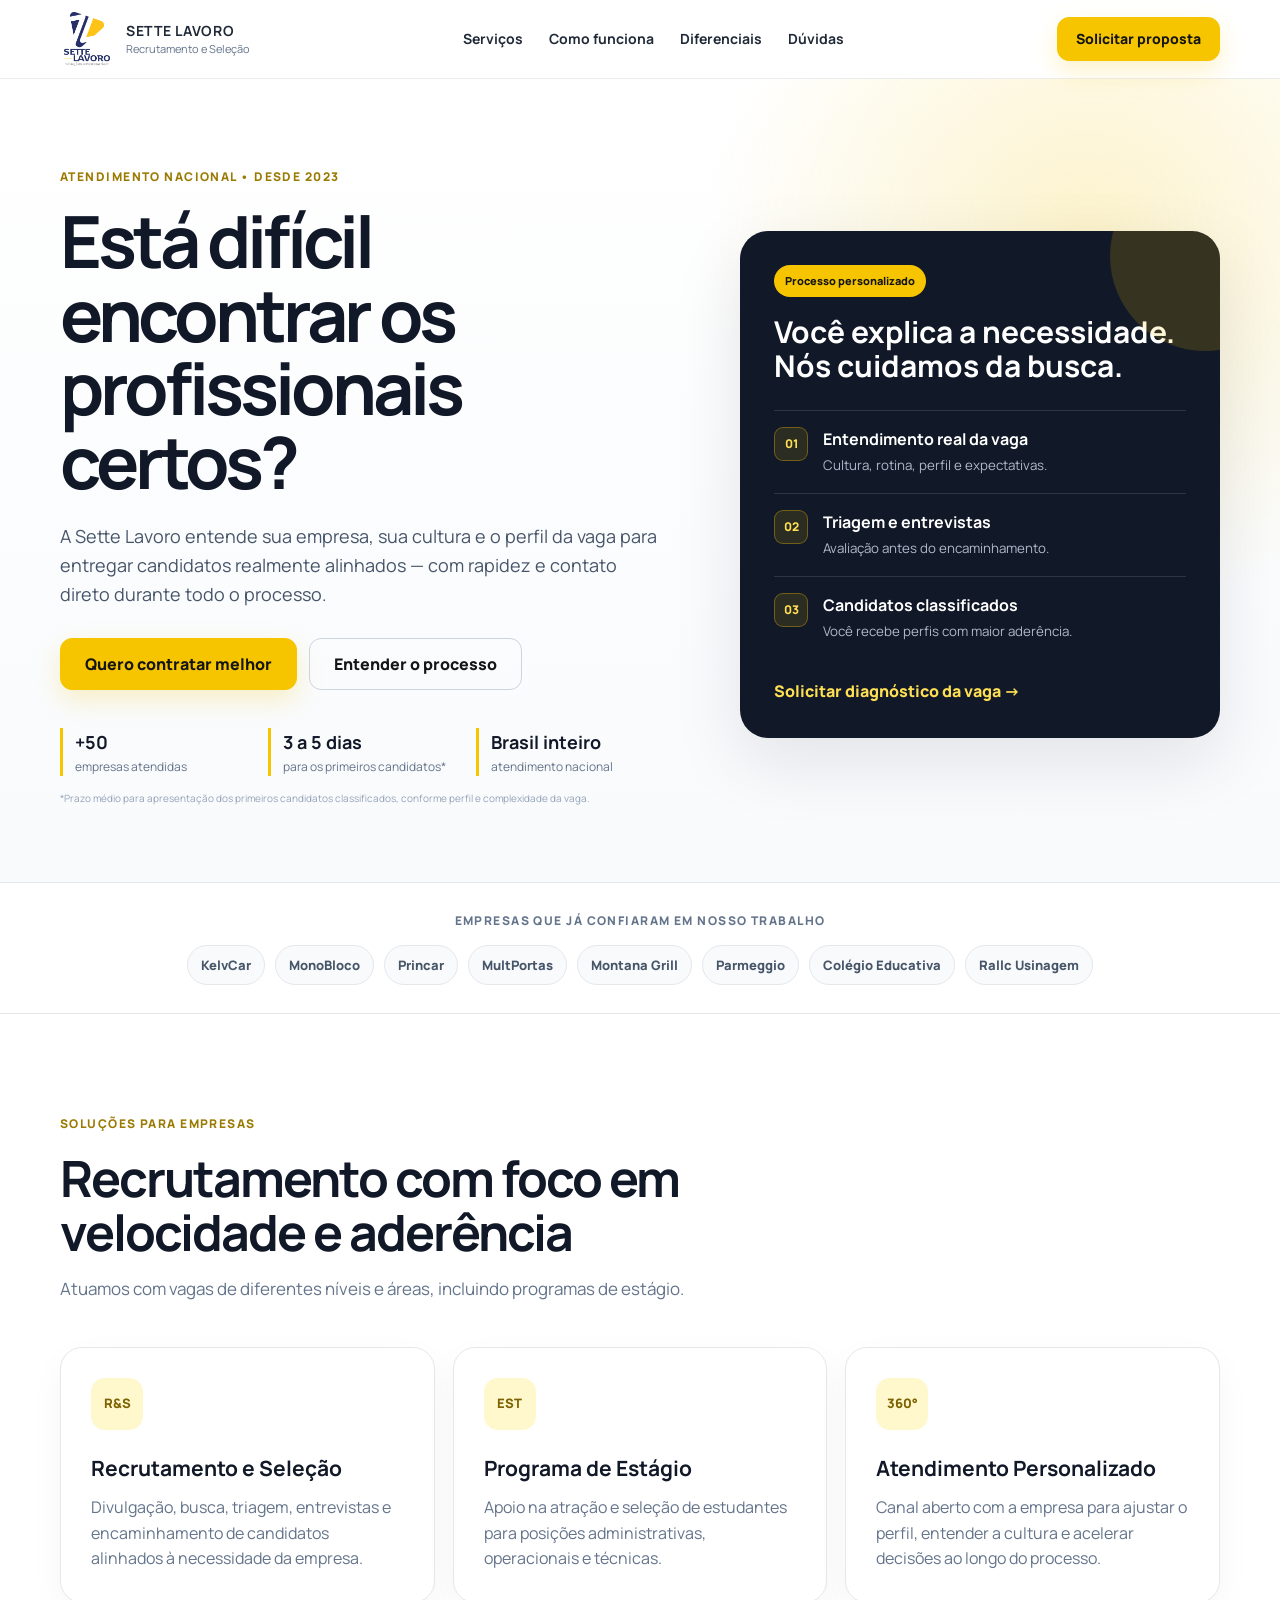
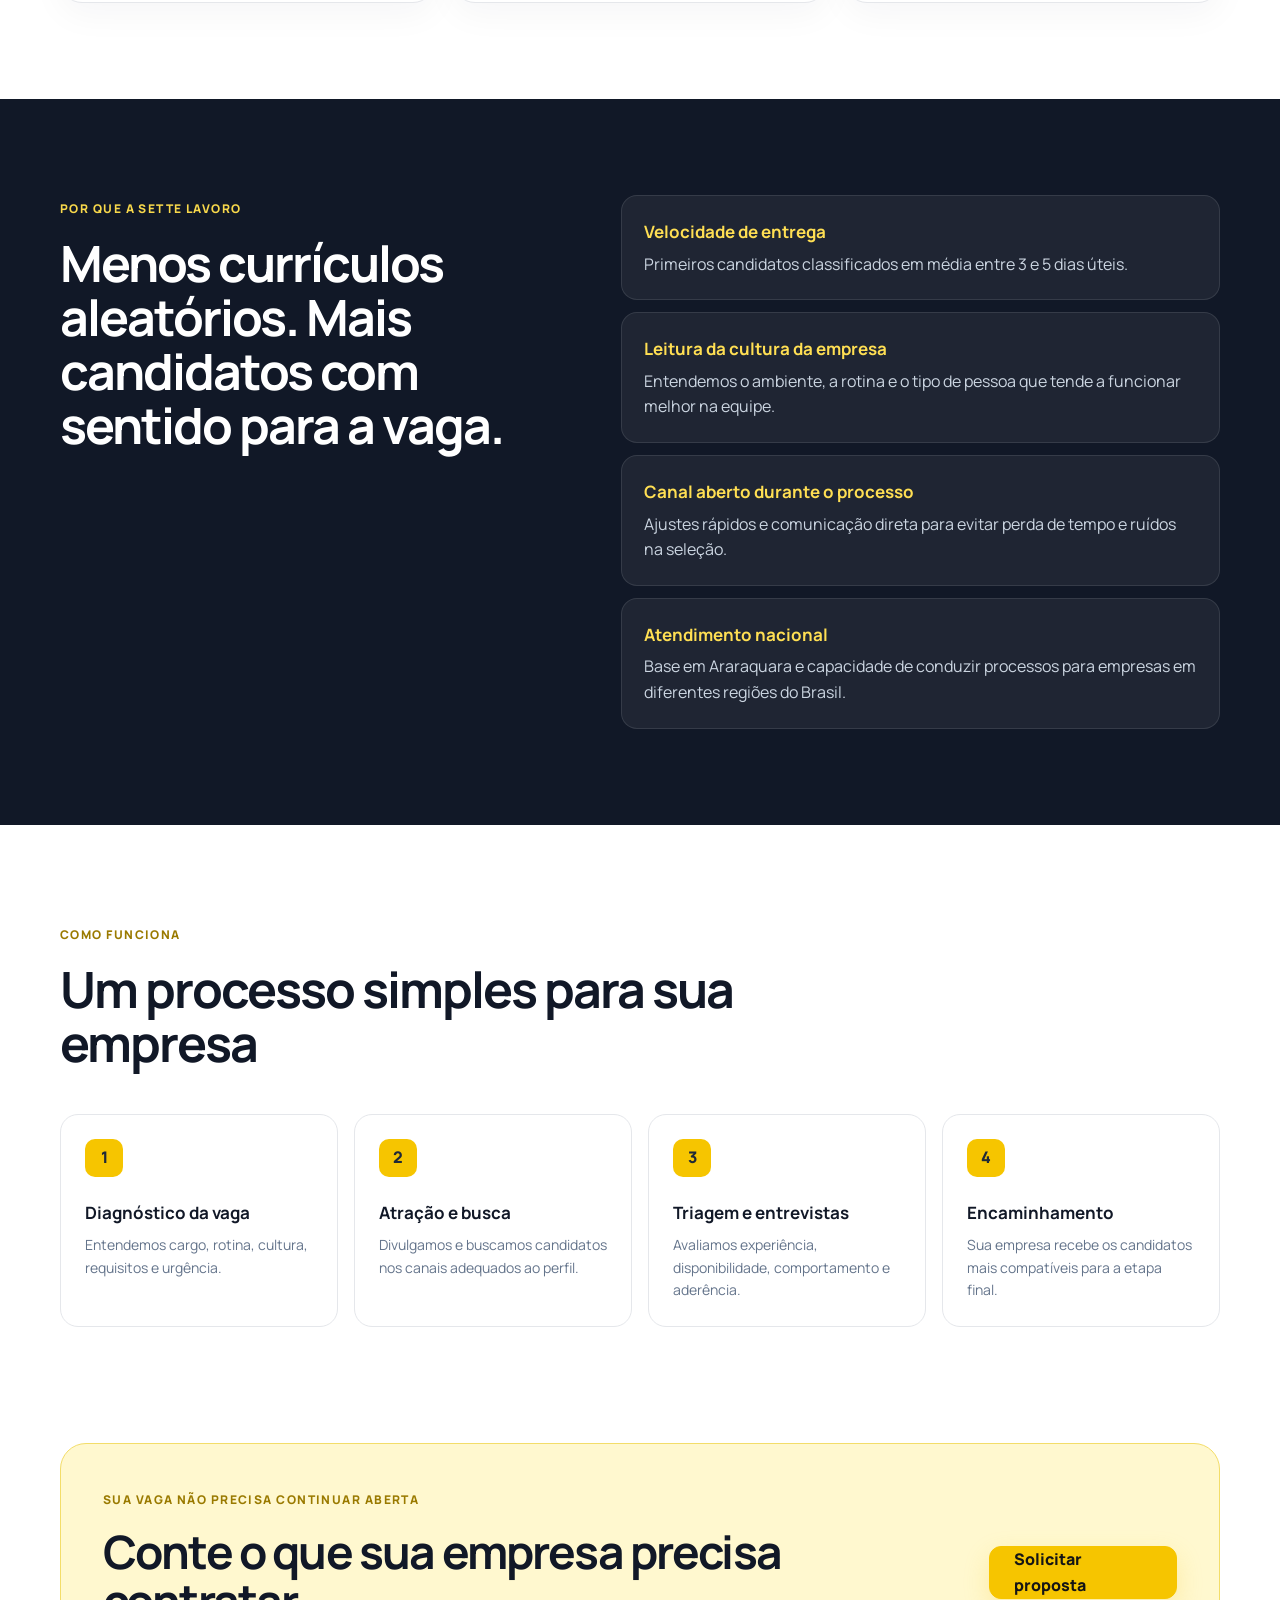
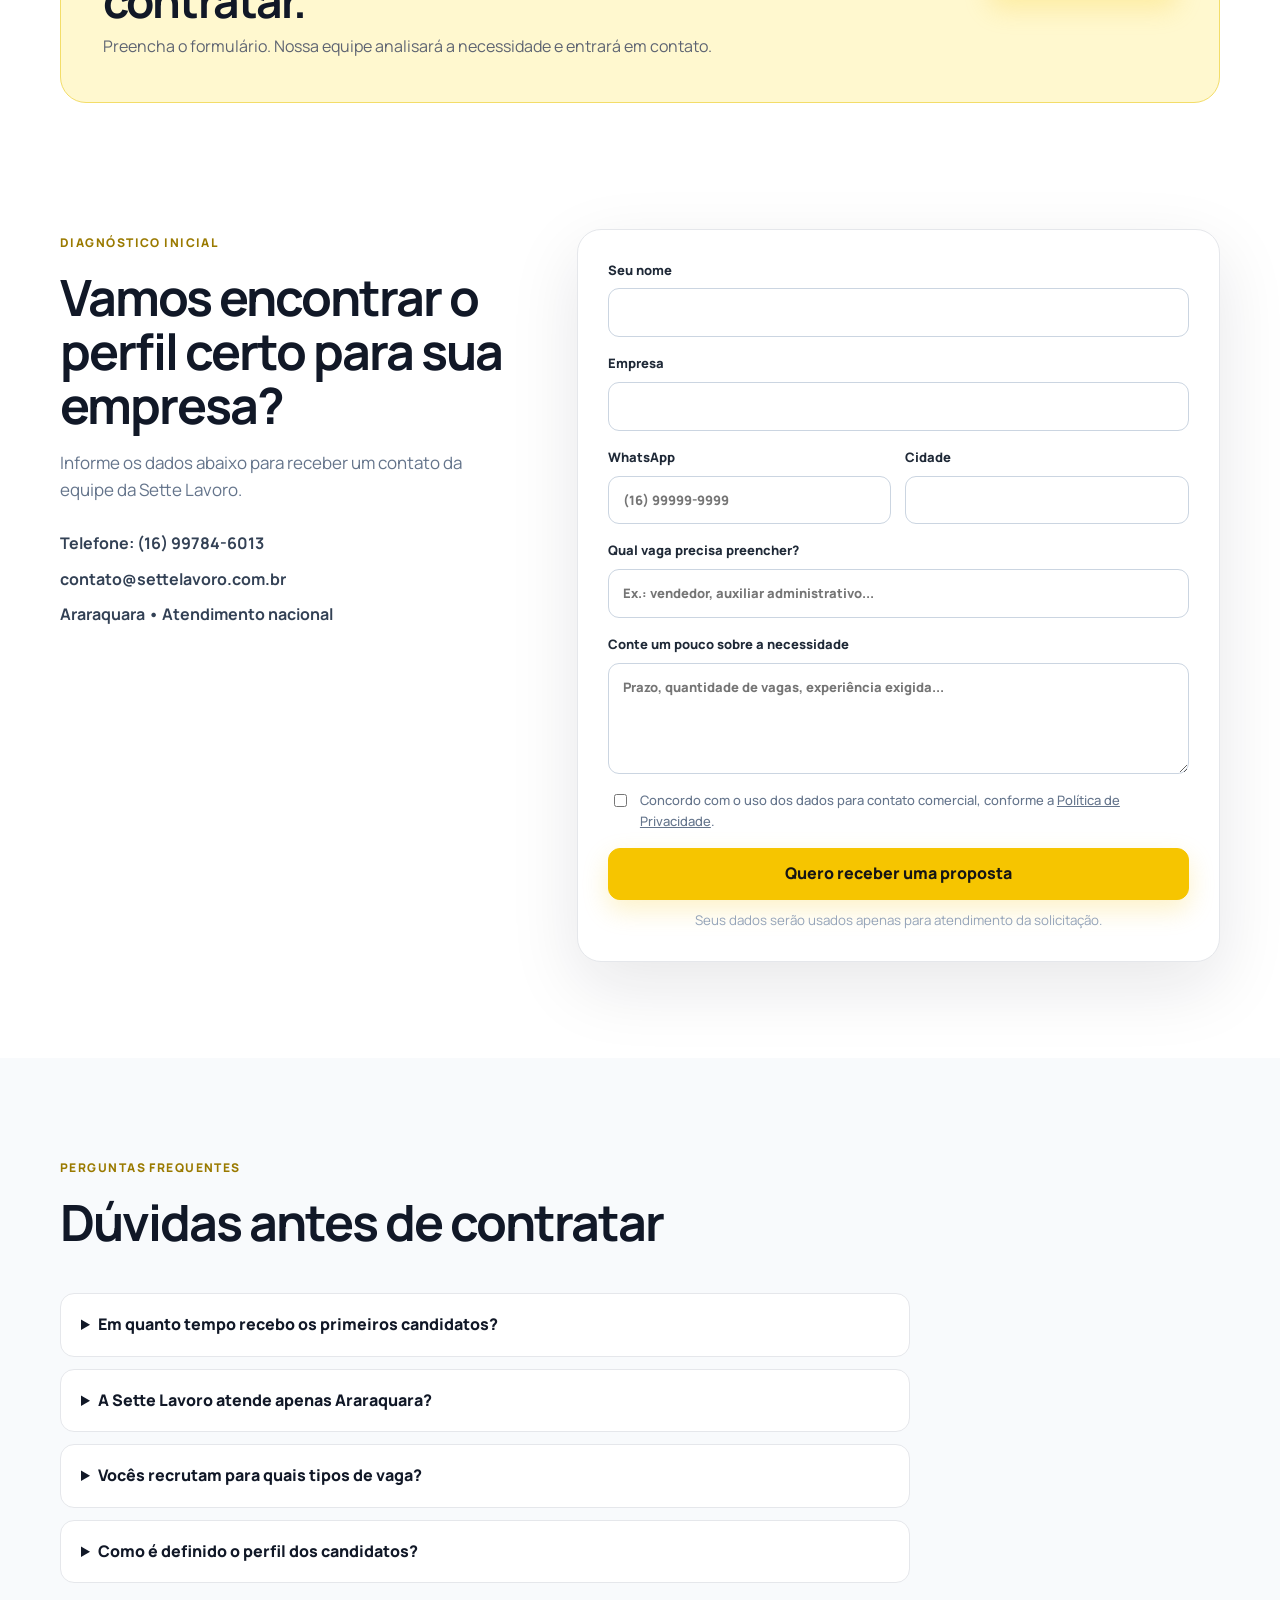
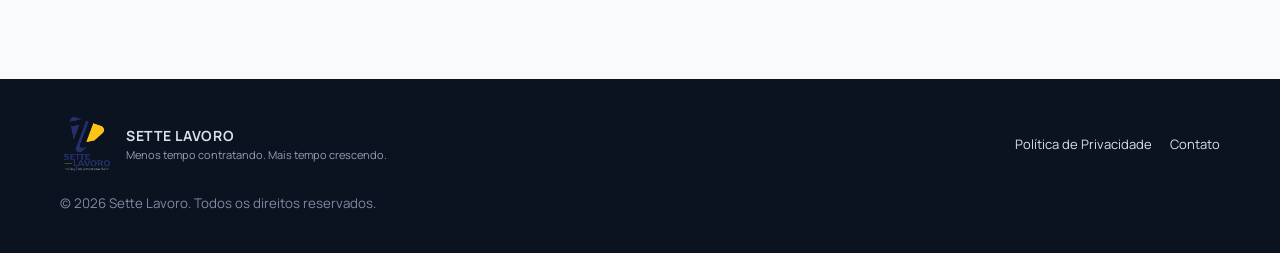
==== index.html @ 5a815261 "NOVA ATUALIZAÇÃO" ====
<!DOCTYPE html>
<html lang="pt-BR">
<head>
  <!-- Google Tag Manager -->
  <script>
    (function(w,d,s,l,i){
      w[l]=w[l]||[];
      w[l].push({'gtm.start': new Date().getTime(), event:'gtm.js'});
      var f=d.getElementsByTagName(s)[0],
          j=d.createElement(s),
          dl=l!='dataLayer'?'&l='+l:'';
      j.async=true;
      j.src='https://www.googletagmanager.com/gtm.js?id='+i+dl;
      f.parentNode.insertBefore(j,f);
    })(window,document,'script','dataLayer','GTM-NXM9KZRV');
  </script>
  <!-- End Google Tag Manager -->
  <meta charset="UTF-8">
  <meta name="viewport" content="width=device-width, initial-scale=1.0">
  <title>Sette Lavoro | Recrutamento e Seleção para Empresas</title>
  <meta name="description" content="Recrutamento e seleção com agilidade, atendimento próximo e candidatos alinhados à cultura da sua empresa. Atendimento nacional.">
  <meta name="robots" content="index,follow">
  <meta property="og:title" content="Sette Lavoro | Recrutamento e Seleção">
  <meta property="og:description" content="Menos tempo contratando. Mais tempo crescendo.">
  <meta property="og:type" content="website">
  <meta name="theme-color" content="#111827">
  <link rel="preconnect" href="https://fonts.googleapis.com">
  <link rel="preconnect" href="https://fonts.gstatic.com" crossorigin>
  <link href="https://fonts.googleapis.com/css2?family=Manrope:wght@400;500;600;700;800&display=swap" rel="stylesheet">
  <link rel="icon" href="assets/logo-sette-lavoro.png">
  <link rel="stylesheet" href="styles.css">
</head>
<body>
  <!-- Google Tag Manager (noscript) -->
  <noscript>
    <iframe src="https://www.googletagmanager.com/ns.html?id=GTM-NXM9KZRV"
            height="0" width="0"
            style="display:none;visibility:hidden"></iframe>
  </noscript>
  <!-- End Google Tag Manager (noscript) -->
  <a class="skip-link" href="#conteudo">Ir para o conteúdo</a>

  <header class="header">
    <div class="container nav-wrap">
      <a class="brand" href="#inicio" aria-label="Sette Lavoro">
        <img src="assets/logo-sette-lavoro.png" alt="Logo Sette Lavoro">
        <span>
          <strong>SETTE LAVORO</strong>
          <small>Recrutamento e Seleção</small>
        </span>
      </a>

      <nav class="nav" aria-label="Navegação principal">
        <a href="#servicos">Serviços</a>
        <a href="#como-funciona">Como funciona</a>
        <a href="#diferenciais">Diferenciais</a>
        <a href="#faq">Dúvidas</a>
      </nav>

      <a class="btn btn-small" href="#formulario">Solicitar proposta</a>
    </div>
  </header>

  <main id="conteudo">
    <section class="hero" id="inicio">
      <div class="container hero-grid">
        <div class="hero-copy reveal">
          <span class="eyebrow">Atendimento nacional • Desde 2023</span>
          <h1>Está difícil encontrar os profissionais certos?</h1>
          <p>
            A Sette Lavoro entende sua empresa, sua cultura e o perfil da vaga para
            entregar candidatos realmente alinhados — com rapidez e contato direto
            durante todo o processo.
          </p>

          <div class="hero-actions">
            <a class="btn" href="#formulario">Quero contratar melhor</a>
            <a class="btn btn-ghost" href="#como-funciona">Entender o processo</a>
          </div>

          <div class="hero-proof">
            <div><strong>+50</strong><span>empresas atendidas</span></div>
            <div><strong>3 a 5 dias</strong><span>para os primeiros candidatos*</span></div>
            <div><strong>Brasil inteiro</strong><span>atendimento nacional</span></div>
          </div>
          <small class="disclaimer">*Prazo médio para apresentação dos primeiros candidatos classificados, conforme perfil e complexidade da vaga.</small>
        </div>

        <div class="hero-panel reveal">
          <div class="panel-tag">Processo personalizado</div>
          <h2>Você explica a necessidade. Nós cuidamos da busca.</h2>

          <div class="process-card">
            <span>01</span>
            <div><strong>Entendimento real da vaga</strong><small>Cultura, rotina, perfil e expectativas.</small></div>
          </div>
          <div class="process-card">
            <span>02</span>
            <div><strong>Triagem e entrevistas</strong><small>Avaliação antes do encaminhamento.</small></div>
          </div>
          <div class="process-card">
            <span>03</span>
            <div><strong>Candidatos classificados</strong><small>Você recebe perfis com maior aderência.</small></div>
          </div>

          <a href="#formulario" class="panel-link">Solicitar diagnóstico da vaga →</a>
        </div>
      </div>
    </section>

    <section class="trust">
      <div class="container">
        <p>Empresas que já confiaram em nosso trabalho</p>
        <div class="client-strip" aria-label="Clientes atendidos">
          <span>KelvCar</span>
          <span>MonoBloco</span>
          <span>Princar</span>
          <span>MultPortas</span>
          <span>Montana Grill</span>
          <span>Parmeggio</span>
          <span>Colégio Educativa</span>
          <span>Rallc Usinagem</span>
        </div>
      </div>
    </section>

    <section class="section" id="servicos">
      <div class="container">
        <div class="section-heading reveal">
          <span class="eyebrow">Soluções para empresas</span>
          <h2>Recrutamento com foco em velocidade e aderência</h2>
          <p>Atuamos com vagas de diferentes níveis e áreas, incluindo programas de estágio.</p>
        </div>

        <div class="cards">
          <article class="card reveal">
            <div class="icon">R&S</div>
            <h3>Recrutamento e Seleção</h3>
            <p>Divulgação, busca, triagem, entrevistas e encaminhamento de candidatos alinhados à necessidade da empresa.</p>
          </article>

          <article class="card reveal">
            <div class="icon">EST</div>
            <h3>Programa de Estágio</h3>
            <p>Apoio na atração e seleção de estudantes para posições administrativas, operacionais e técnicas.</p>
          </article>

          <article class="card reveal">
            <div class="icon">360°</div>
            <h3>Atendimento Personalizado</h3>
            <p>Canal aberto com a empresa para ajustar o perfil, entender a cultura e acelerar decisões ao longo do processo.</p>
          </article>
        </div>
      </div>
    </section>

    <section class="section section-dark" id="diferenciais">
      <div class="container split">
        <div class="reveal">
          <span class="eyebrow eyebrow-light">Por que a Sette Lavoro</span>
          <h2>Menos currículos aleatórios. Mais candidatos com sentido para a vaga.</h2>
        </div>

        <div class="benefits">
          <div class="benefit reveal">
            <strong>Velocidade de entrega</strong>
            <p>Primeiros candidatos classificados em média entre 3 e 5 dias úteis.</p>
          </div>
          <div class="benefit reveal">
            <strong>Leitura da cultura da empresa</strong>
            <p>Entendemos o ambiente, a rotina e o tipo de pessoa que tende a funcionar melhor na equipe.</p>
          </div>
          <div class="benefit reveal">
            <strong>Canal aberto durante o processo</strong>
            <p>Ajustes rápidos e comunicação direta para evitar perda de tempo e ruídos na seleção.</p>
          </div>
          <div class="benefit reveal">
            <strong>Atendimento nacional</strong>
            <p>Base em Araraquara e capacidade de conduzir processos para empresas em diferentes regiões do Brasil.</p>
          </div>
        </div>
      </div>
    </section>

    <section class="section" id="como-funciona">
      <div class="container">
        <div class="section-heading reveal">
          <span class="eyebrow">Como funciona</span>
          <h2>Um processo simples para sua empresa</h2>
        </div>

        <ol class="timeline">
          <li class="reveal"><span>1</span><div><strong>Diagnóstico da vaga</strong><p>Entendemos cargo, rotina, cultura, requisitos e urgência.</p></div></li>
          <li class="reveal"><span>2</span><div><strong>Atração e busca</strong><p>Divulgamos e buscamos candidatos nos canais adequados ao perfil.</p></div></li>
          <li class="reveal"><span>3</span><div><strong>Triagem e entrevistas</strong><p>Avaliamos experiência, disponibilidade, comportamento e aderência.</p></div></li>
          <li class="reveal"><span>4</span><div><strong>Encaminhamento</strong><p>Sua empresa recebe os candidatos mais compatíveis para a etapa final.</p></div></li>
        </ol>
      </div>
    </section>

    <section class="cta-section">
      <div class="container cta-box reveal">
        <div>
          <span class="eyebrow">Sua vaga não precisa continuar aberta</span>
          <h2>Conte o que sua empresa precisa contratar.</h2>
          <p>Preencha o formulário. Nossa equipe analisará a necessidade e entrará em contato.</p>
        </div>
        <a class="btn" href="#formulario">Solicitar proposta</a>
      </div>
    </section>

    <section class="section" id="formulario">
      <div class="container form-grid">
        <div class="form-copy reveal">
          <span class="eyebrow">Diagnóstico inicial</span>
          <h2>Vamos encontrar o perfil certo para sua empresa?</h2>
          <p>Informe os dados abaixo para receber um contato da equipe da Sette Lavoro.</p>

          <div class="contact-list">
            <a href="tel:+5516997846013">Telefone: (16) 99784-6013</a>
            <a href="mailto:contato@settelavoro.com.br">contato@settelavoro.com.br</a>
            <span>Araraquara • Atendimento nacional</span>
          </div>
        </div>

        <form class="lead-form reveal"
              action="https://formsubmit.co/lucc4degaspari@gmail.com"
              method="POST">
          <input type="hidden" name="_subject" value="Novo lead empresarial — Landing Sette Lavoro">
          <input type="hidden" name="_cc" value="contato@settelavoro.com.br">
          <input type="hidden" name="_template" value="table">
          <input type="hidden" name="_next" value="https://lucc4degaspari.github.io/sette-lavoro/obrigado.html">
<label>
            Seu nome
            <input type="text" name="nome" autocomplete="name" required>
          </label>

          <label>
            Empresa
            <input type="text" name="empresa" autocomplete="organization" required>
          </label>

          <div class="form-row">
            <label>
              WhatsApp
              <input type="tel" name="telefone" autocomplete="tel" placeholder="(16) 99999-9999" required>
            </label>
            <label>
              Cidade
              <input type="text" name="cidade" autocomplete="address-level2" required>
            </label>
          </div>

          <label>
            Qual vaga precisa preencher?
            <input type="text" name="vaga" placeholder="Ex.: vendedor, auxiliar administrativo..." required>
          </label>

          <label>
            Conte um pouco sobre a necessidade
            <textarea name="mensagem" rows="4" placeholder="Prazo, quantidade de vagas, experiência exigida..."></textarea>
          </label>

          <label class="consent">
            <input type="checkbox" name="consentimento" value="sim" required>
            <span>Concordo com o uso dos dados para contato comercial, conforme a <a href="politica-privacidade.html">Política de Privacidade</a>.</span>
          </label>

          <button class="btn btn-full" type="submit">Quero receber uma proposta</button>
          <small>Seus dados serão usados apenas para atendimento da solicitação.</small>
        </form>
      </div>
    </section>

    <section class="section faq" id="faq">
      <div class="container">
        <div class="section-heading reveal">
          <span class="eyebrow">Perguntas frequentes</span>
          <h2>Dúvidas antes de contratar</h2>
        </div>

        <div class="faq-list">
          <details class="reveal">
            <summary>Em quanto tempo recebo os primeiros candidatos?</summary>
            <p>O prazo médio é de 3 a 5 dias úteis, podendo variar conforme a complexidade, localização e exigências da vaga.</p>
          </details>
          <details class="reveal">
            <summary>A Sette Lavoro atende apenas Araraquara?</summary>
            <p>Não. A empresa tem base em Araraquara, mas realiza atendimento e processos seletivos em nível nacional.</p>
          </details>
          <details class="reveal">
            <summary>Vocês recrutam para quais tipos de vaga?</summary>
            <p>Atuamos com recrutamento e seleção de diferentes áreas e níveis, além de programas de estágio.</p>
          </details>
          <details class="reveal">
            <summary>Como é definido o perfil dos candidatos?</summary>
            <p>Antes da busca, fazemos um diagnóstico da vaga e da empresa, considerando requisitos técnicos, rotina, cultura e expectativas.</p>
          </details>
        </div>
      </div>
    </section>
  </main>

  <footer class="footer">
    <div class="container footer-grid">
      <div class="brand footer-brand">
        <img src="assets/logo-sette-lavoro.png" alt="">
        <span><strong>SETTE LAVORO</strong><small>Menos tempo contratando. Mais tempo crescendo.</small></span>
      </div>

      <div class="footer-links">
        <a href="politica-privacidade.html">Política de Privacidade</a>
        <a href="mailto:contato@settelavoro.com.br">Contato</a>
      </div>

      <small>© <span id="ano"></span> Sette Lavoro. Todos os direitos reservados.</small>
    </div>
  </footer>

  <a class="floating-cta" href="#formulario">Solicitar proposta</a>

  <script src="script.js"></script>
</body>
</html>
---- styles.css ----
:root {
  --yellow: #f6c500;
  --yellow-dark: #d9ad00;
  --navy: #111827;
  --navy-2: #1f2937;
  --text: #1f2937;
  --muted: #64748b;
  --line: #e5e7eb;
  --bg: #f8fafc;
  --white: #ffffff;
  --radius: 22px;
  --shadow: 0 24px 70px rgba(15, 23, 42, .10);
}

* { box-sizing: border-box; }
html { scroll-behavior: smooth; }
body {
  margin: 0;
  font-family: "Manrope", system-ui, sans-serif;
  color: var(--text);
  background: var(--white);
  line-height: 1.6;
}
img { max-width: 100%; }
a { color: inherit; text-decoration: none; }
button, input, textarea { font: inherit; }

.container {
  width: min(1160px, calc(100% - 40px));
  margin-inline: auto;
}

.skip-link {
  position: absolute;
  top: -50px;
  left: 16px;
  z-index: 999;
  background: var(--yellow);
  padding: 10px 14px;
  border-radius: 8px;
}
.skip-link:focus { top: 12px; }

.header {
  position: sticky;
  top: 0;
  z-index: 50;
  background: rgba(255,255,255,.9);
  backdrop-filter: blur(16px);
  border-bottom: 1px solid rgba(229,231,235,.8);
}
.nav-wrap {
  min-height: 78px;
  display: flex;
  align-items: center;
  justify-content: space-between;
  gap: 24px;
}
.brand { display: flex; align-items: center; gap: 12px; }
.brand img { width: 54px; height: 54px; object-fit: contain; border-radius: 12px; }
.brand span { display: flex; flex-direction: column; line-height: 1.1; }
.brand strong { letter-spacing: .05em; font-size: 14px; }
.brand small { color: var(--muted); margin-top: 5px; font-size: 11px; }
.nav { display: flex; gap: 26px; font-size: 14px; font-weight: 700; }
.nav a:hover { color: #b58f00; }

.btn {
  display: inline-flex;
  align-items: center;
  justify-content: center;
  min-height: 52px;
  padding: 0 24px;
  border-radius: 12px;
  background: var(--yellow);
  color: #151515;
  border: 1px solid var(--yellow);
  font-weight: 800;
  cursor: pointer;
  box-shadow: 0 10px 26px rgba(246,197,0,.22);
  transition: .2s ease;
}
.btn:hover { transform: translateY(-2px); background: #ffd51a; }
.btn-small { min-height: 44px; padding-inline: 18px; font-size: 14px; }
.btn-ghost { background: transparent; border-color: #cbd5e1; box-shadow: none; }
.btn-ghost:hover { background: #fff; border-color: var(--navy); }
.btn-full { width: 100%; }

.hero {
  background:
    radial-gradient(circle at 85% 20%, rgba(246,197,0,.20), transparent 30%),
    linear-gradient(180deg, #fff 0%, #f8fafc 100%);
  padding: 84px 0 76px;
}
.hero-grid {
  display: grid;
  grid-template-columns: 1.12fr .88fr;
  align-items: center;
  gap: 70px;
}
.eyebrow {
  display: inline-block;
  color: #9a7a00;
  font-size: 12px;
  font-weight: 800;
  letter-spacing: .12em;
  text-transform: uppercase;
  margin-bottom: 18px;
}
.eyebrow-light { color: #f8d84b; }
.hero h1 {
  max-width: 760px;
  font-size: clamp(42px, 6vw, 72px);
  line-height: 1.02;
  letter-spacing: -.055em;
  margin: 0 0 24px;
  color: var(--navy);
}
.hero-copy > p {
  max-width: 720px;
  color: #475569;
  font-size: 18px;
  margin: 0 0 30px;
}
.hero-actions { display: flex; flex-wrap: wrap; gap: 12px; margin-bottom: 38px; }
.hero-proof {
  display: grid;
  grid-template-columns: repeat(3, 1fr);
  gap: 14px;
}
.hero-proof div {
  border-left: 3px solid var(--yellow);
  padding-left: 12px;
}
.hero-proof strong { display: block; font-size: 18px; color: var(--navy); }
.hero-proof span { display: block; font-size: 12px; color: var(--muted); }
.disclaimer { display: block; margin-top: 14px; color: #94a3b8; font-size: 10px; }

.hero-panel {
  background: var(--navy);
  color: var(--white);
  padding: 34px;
  border-radius: 28px;
  box-shadow: var(--shadow);
  position: relative;
  overflow: hidden;
}
.hero-panel::after {
  content: "";
  position: absolute;
  width: 190px;
  height: 190px;
  border-radius: 50%;
  background: rgba(246,197,0,.16);
  right: -80px;
  top: -70px;
}
.panel-tag {
  display: inline-block;
  color: #151515;
  background: var(--yellow);
  border-radius: 999px;
  font-size: 11px;
  font-weight: 800;
  padding: 7px 11px;
  margin-bottom: 18px;
}
.hero-panel h2 { font-size: 30px; line-height: 1.15; margin: 0 0 26px; }
.process-card {
  display: flex;
  gap: 15px;
  padding: 16px 0;
  border-top: 1px solid rgba(255,255,255,.12);
}
.process-card > span {
  width: 34px; height: 34px; flex: 0 0 34px;
  display: grid; place-items: center;
  background: rgba(246,197,0,.12);
  border: 1px solid rgba(246,197,0,.34);
  color: #ffdf53;
  border-radius: 9px;
  font-weight: 800;
  font-size: 12px;
}
.process-card strong, .process-card small { display: block; }
.process-card small { color: #aeb9ca; margin-top: 3px; }
.panel-link { display: inline-block; margin-top: 20px; color: #ffdf53; font-weight: 800; }

.trust { padding: 28px 0; border-block: 1px solid var(--line); }
.trust p { margin: 0 0 14px; text-align: center; color: var(--muted); font-size: 12px; font-weight: 800; text-transform: uppercase; letter-spacing: .12em; }
.client-strip { display: flex; flex-wrap: wrap; justify-content: center; gap: 10px; }
.client-strip span {
  padding: 9px 13px;
  background: #f8fafc;
  border: 1px solid var(--line);
  border-radius: 999px;
  font-weight: 800;
  font-size: 13px;
  color: #475569;
}

.section { padding: 96px 0; }
.section-heading { max-width: 720px; margin-bottom: 44px; }
.section-heading h2, .split h2, .cta-box h2, .form-copy h2 {
  color: var(--navy);
  font-size: clamp(34px, 4vw, 50px);
  line-height: 1.08;
  letter-spacing: -.04em;
  margin: 0 0 16px;
}
.section-heading p { color: var(--muted); font-size: 17px; margin: 0; }

.cards { display: grid; grid-template-columns: repeat(3,1fr); gap: 18px; }
.card {
  padding: 30px;
  border: 1px solid var(--line);
  border-radius: var(--radius);
  background: var(--white);
  box-shadow: 0 12px 35px rgba(15,23,42,.04);
}
.card .icon {
  width: 52px; height: 52px;
  display: grid; place-items: center;
  border-radius: 14px;
  background: #fff8cc;
  color: #7c6200;
  font-weight: 900;
  font-size: 13px;
}
.card h3 { margin: 22px 0 10px; font-size: 21px; color: var(--navy); }
.card p { color: var(--muted); margin: 0; }

.section-dark { background: var(--navy); color: var(--white); }
.section-dark h2 { color: var(--white); }
.split { display: grid; grid-template-columns: .9fr 1.1fr; gap: 70px; }
.benefits { display: grid; gap: 12px; }
.benefit { padding: 22px; border-radius: 16px; background: rgba(255,255,255,.06); border: 1px solid rgba(255,255,255,.10); }
.benefit strong { color: #ffdf53; font-size: 17px; }
.benefit p { color: #cbd5e1; margin: 6px 0 0; }

.timeline { list-style: none; padding: 0; margin: 0; display: grid; grid-template-columns: repeat(4,1fr); gap: 16px; }
.timeline li { padding: 24px; border: 1px solid var(--line); border-radius: 18px; background: var(--white); }
.timeline li > span {
  width: 38px; height: 38px;
  display: grid; place-items: center;
  border-radius: 10px; background: var(--yellow);
  font-weight: 900; margin-bottom: 22px;
}
.timeline strong { color: var(--navy); font-size: 17px; }
.timeline p { color: var(--muted); margin: 8px 0 0; font-size: 14px; }

.cta-section { padding: 20px 0 30px; }
.cta-box {
  background: #fff8cf;
  border: 1px solid #f3dd69;
  border-radius: 26px;
  padding: 42px;
  display: flex;
  align-items: center;
  justify-content: space-between;
  gap: 30px;
}
.cta-box h2 { font-size: clamp(30px,4vw,46px); margin-bottom: 8px; }
.cta-box p { margin: 0; color: #5e6472; }

.form-grid { display: grid; grid-template-columns: .82fr 1.18fr; gap: 70px; align-items: start; }
.form-copy p { color: var(--muted); font-size: 17px; }
.contact-list { display: grid; gap: 10px; margin-top: 28px; color: #334155; font-weight: 700; }
.lead-form {
  padding: 30px;
  border: 1px solid var(--line);
  border-radius: 24px;
  box-shadow: var(--shadow);
  background: var(--white);
}
.lead-form label { display: grid; gap: 8px; font-weight: 800; font-size: 13px; margin-bottom: 16px; }
.lead-form input, .lead-form textarea {
  width: 100%;
  border: 1px solid #cbd5e1;
  border-radius: 11px;
  padding: 13px 14px;
  color: var(--text);
  background: #fff;
  outline: none;
}
.lead-form input:focus, .lead-form textarea:focus { border-color: #b99100; box-shadow: 0 0 0 4px rgba(246,197,0,.18); }
.form-row { display: grid; grid-template-columns: 1fr 1fr; gap: 14px; }
.consent { grid-template-columns: auto 1fr !important; align-items: start; font-weight: 500 !important; color: var(--muted); }
.consent input { width: 17px; margin-top: 4px; }
.consent a { text-decoration: underline; }
.lead-form > small { display: block; text-align: center; color: #94a3b8; margin-top: 10px; }

.faq { background: var(--bg); }
.faq-list { display: grid; gap: 12px; max-width: 850px; }
details { background: #fff; border: 1px solid var(--line); border-radius: 14px; padding: 18px 20px; }
summary { cursor: pointer; font-weight: 800; color: var(--navy); }
details p { color: var(--muted); margin-bottom: 0; }

.footer { background: #0b1220; color: #d9e0ea; padding: 38px 0; }
.footer-grid { display: grid; grid-template-columns: 1fr auto; gap: 22px; align-items: center; }
.footer-brand small { color: #93a0b3; }
.footer-links { display: flex; gap: 18px; font-size: 13px; }
.footer-grid > small { grid-column: 1 / -1; color: #7f8ba0; }

.floating-cta {
  display: none;
  position: fixed;
  z-index: 45;
  bottom: 14px;
  left: 14px;
  right: 14px;
  min-height: 50px;
  align-items: center;
  justify-content: center;
  background: var(--yellow);
  color: #121212;
  font-weight: 900;
  border-radius: 12px;
  box-shadow: 0 14px 35px rgba(0,0,0,.22);
}

.reveal { opacity: 0; transform: translateY(18px); transition: opacity .6s ease, transform .6s ease; }
.reveal.visible { opacity: 1; transform: none; }

@media (max-width: 900px) {
  .nav { display: none; }
  .header .btn-small { display: none; }
  .hero { padding-top: 58px; }
  .hero-grid, .split, .form-grid { grid-template-columns: 1fr; gap: 42px; }
  .cards { grid-template-columns: 1fr; }
  .timeline { grid-template-columns: repeat(2,1fr); }
  .cta-box { align-items: flex-start; flex-direction: column; }
  .floating-cta { display: flex; }
  body { padding-bottom: 74px; }
}

@media (max-width: 600px) {
  .container { width: min(100% - 26px, 1160px); }
  .brand img { width: 48px; height: 48px; }
  .hero h1 { font-size: 44px; }
  .hero-proof { grid-template-columns: 1fr; }
  .hero-panel { padding: 26px; }
  .section { padding: 72px 0; }
  .timeline { grid-template-columns: 1fr; }
  .form-row { grid-template-columns: 1fr; gap: 0; }
  .lead-form { padding: 22px; }
  .cta-box { padding: 28px; }
  .footer-grid { grid-template-columns: 1fr; }
}
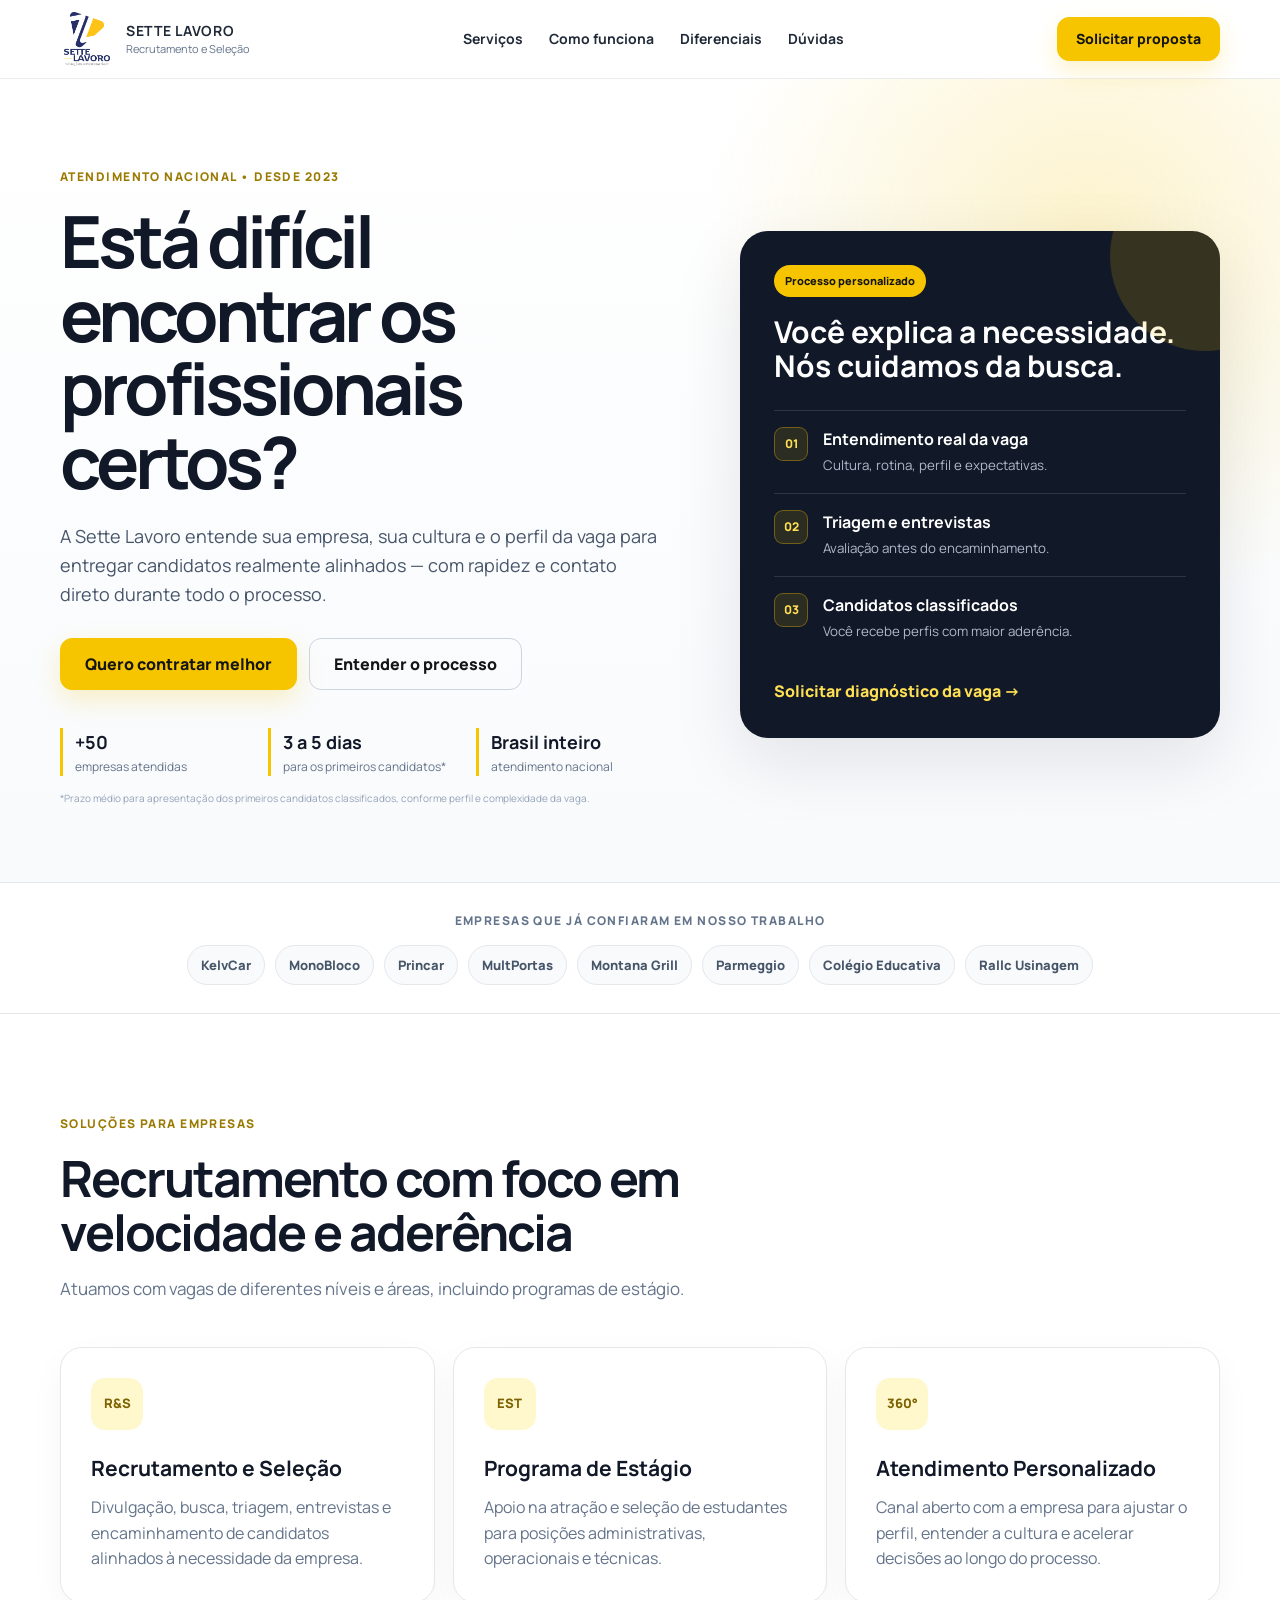
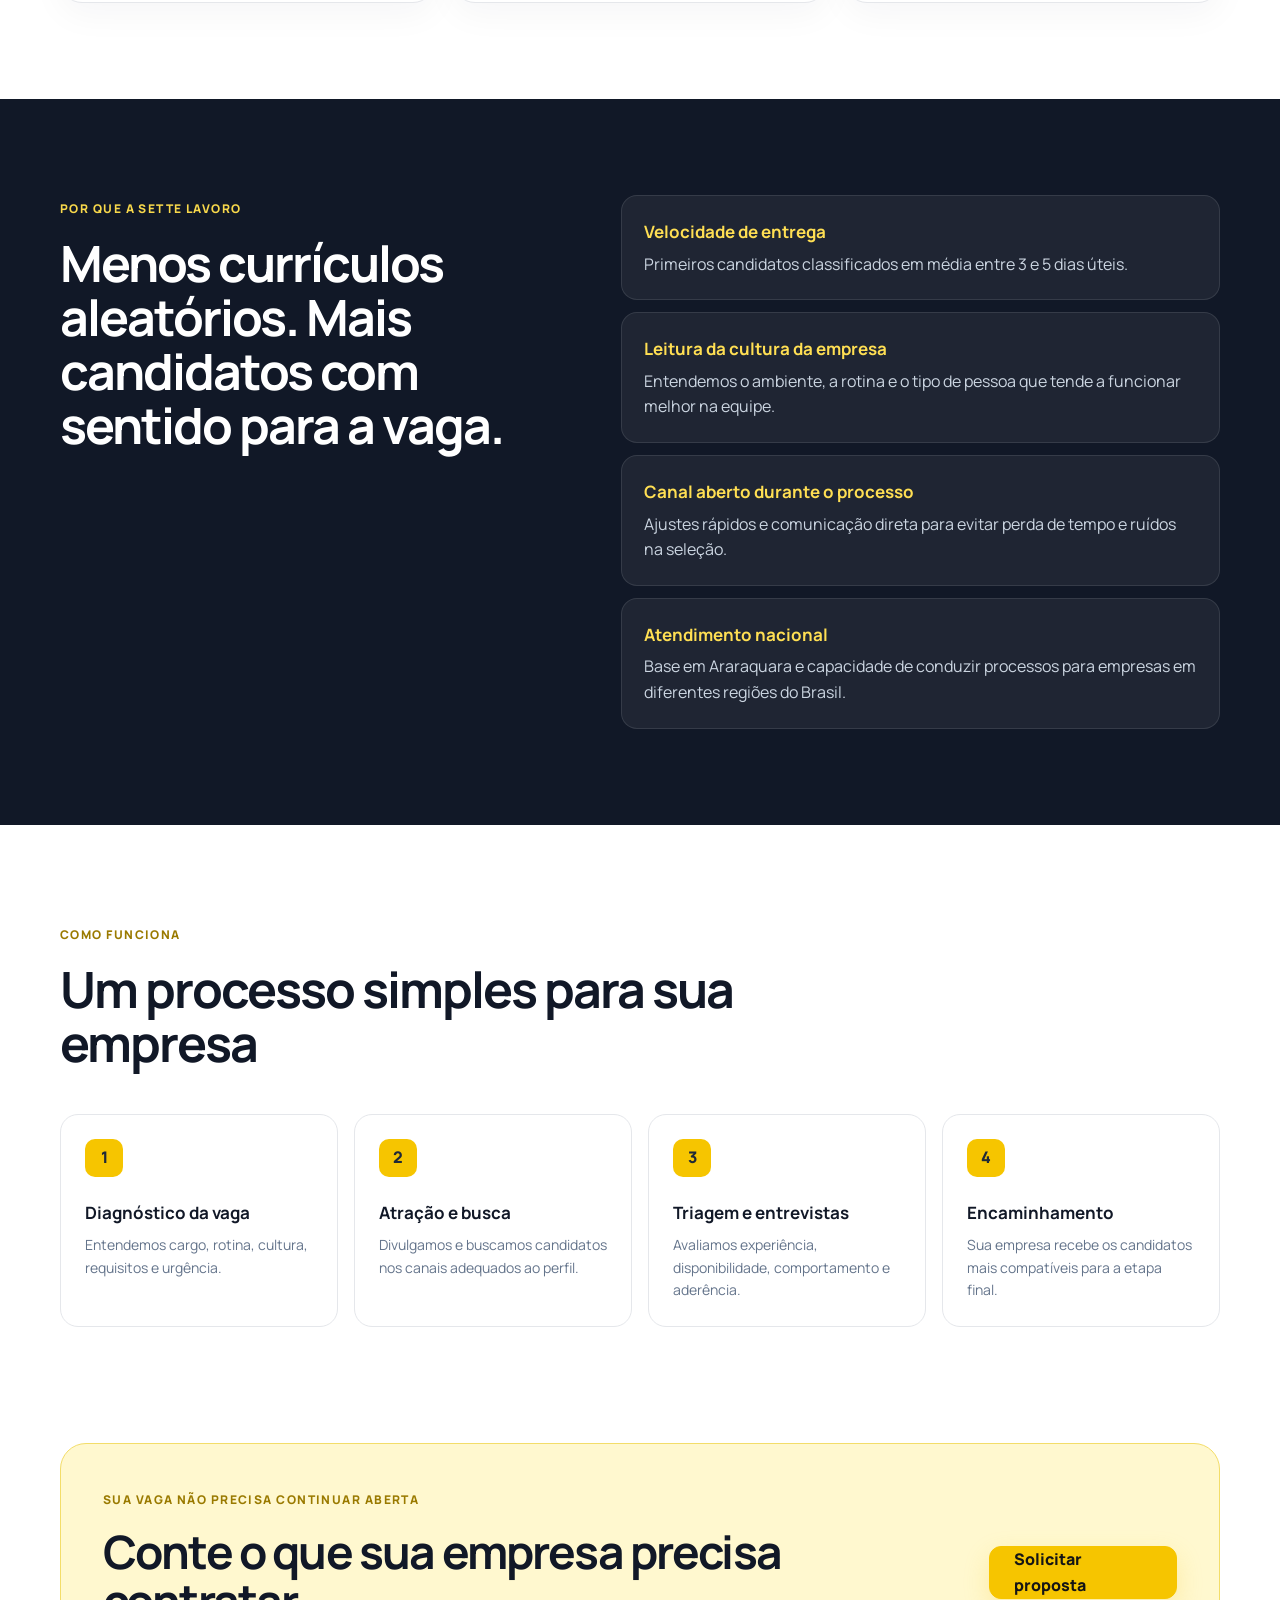
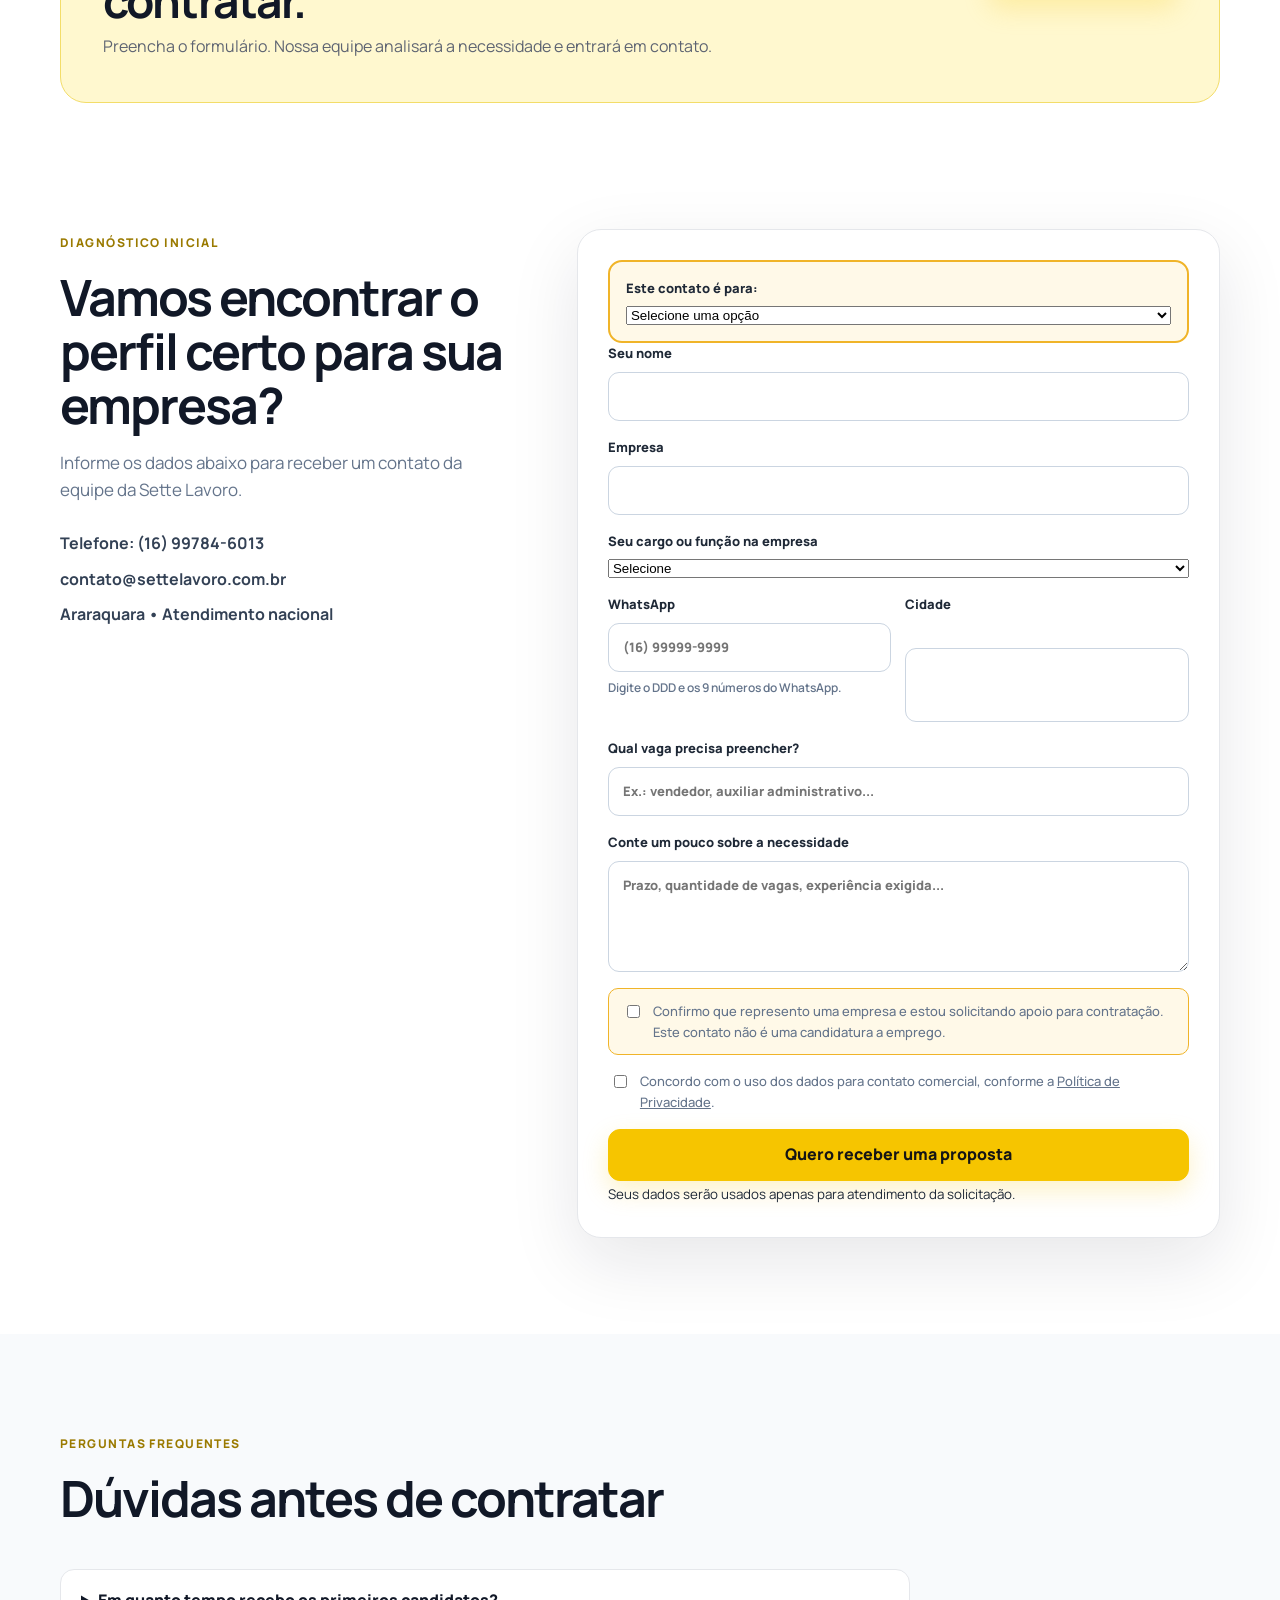
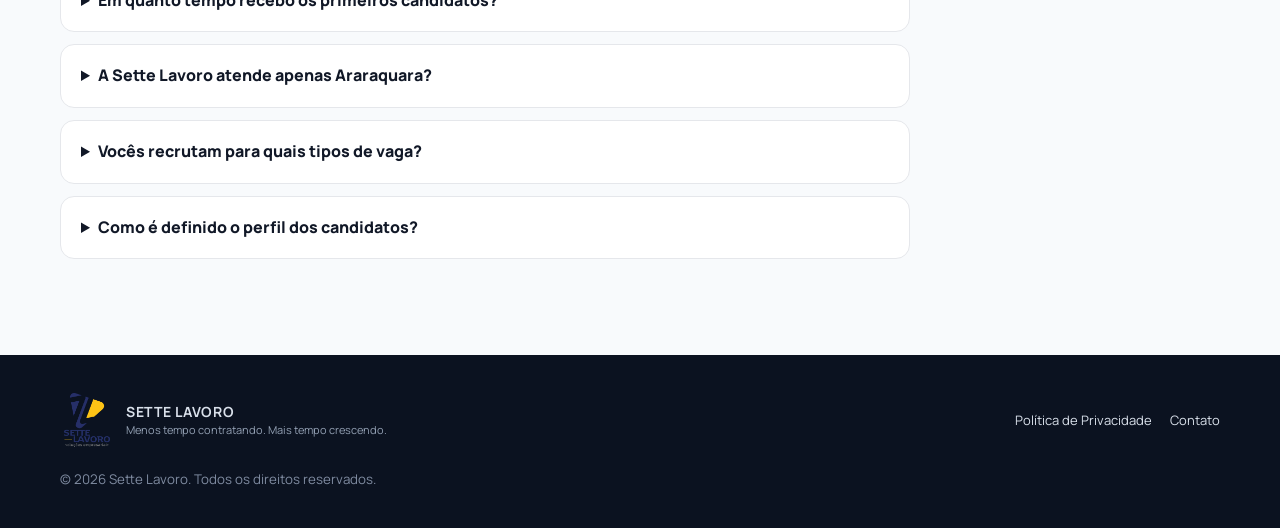
==== commit 928b5583: "FORMULARIO EMPRESAS" ====
--- a/index.html
+++ b/index.html
@@ -230,7 +230,24 @@
           <input type="hidden" name="_cc" value="contato@settelavoro.com.br">
           <input type="hidden" name="_template" value="table">
           <input type="hidden" name="_next" value="https://lucc4degaspari.github.io/sette-lavoro/obrigado.html">
-<label>
+          <div class="business-gate">
+            <label>
+              Este contato é para:
+              <select id="tipo-contato" name="tipo_contato" required>
+                <option value="">Selecione uma opção</option>
+                <option value="empresa">Represento uma empresa e preciso contratar</option>
+                <option value="candidato">Estou procurando emprego</option>
+              </select>
+            </label>
+
+            <div id="aviso-candidato" class="candidate-warning" hidden aria-live="polite">
+              <strong>Este formulário não recebe currículos.</strong>
+              <span>Ele é exclusivo para empresas que desejam contratar. Para procurar vagas, acompanhe os canais oficiais da Sette Lavoro.</span>
+            </div>
+          </div>
+
+          <div id="campos-empresa">
+          <label>
             Seu nome
             <input type="text" name="nome" autocomplete="name" required>
           </label>
@@ -238,12 +255,37 @@
           <label>
             Empresa
             <input type="text" name="empresa" autocomplete="organization" required>
+          </label>
+
+          <label>
+            Seu cargo ou função na empresa
+            <select name="cargo_empresa" required>
+              <option value="">Selecione</option>
+              <option value="Proprietário(a) ou sócio(a)">Proprietário(a) ou sócio(a)</option>
+              <option value="RH ou Departamento Pessoal">RH ou Departamento Pessoal</option>
+              <option value="Gestor(a) ou líder">Gestor(a) ou líder</option>
+              <option value="Administrativo">Administrativo</option>
+              <option value="Outro">Outro</option>
+            </select>
           </label>
 
           <div class="form-row">
             <label>
               WhatsApp
-              <input type="tel" name="telefone" autocomplete="tel" placeholder="(16) 99999-9999" required>
+              <input
+                type="tel"
+                id="telefone"
+                name="telefone"
+                inputmode="numeric"
+                autocomplete="tel"
+                placeholder="(16) 99999-9999"
+                maxlength="15"
+                pattern="\([0-9]{2}\) 9[0-9]{4}-[0-9]{4}"
+                aria-describedby="telefone-ajuda telefone-erro"
+                required>
+              <small id="telefone-ajuda" class="field-help">Digite o DDD e os 9 números do WhatsApp.</small>
+              <span id="telefone-erro" class="field-error" aria-live="polite"></span>
+              <input type="hidden" id="telefone-normalizado" name="telefone_normalizado">
             </label>
             <label>
               Cidade
@@ -261,6 +303,11 @@
             <textarea name="mensagem" rows="4" placeholder="Prazo, quantidade de vagas, experiência exigida..."></textarea>
           </label>
 
+          <label class="consent company-confirmation">
+            <input type="checkbox" id="confirmacao-empresa" name="confirmacao_empresa" value="sim" required>
+            <span>Confirmo que represento uma empresa e estou solicitando apoio para contratação. Este contato não é uma candidatura a emprego.</span>
+          </label>
+
           <label class="consent">
             <input type="checkbox" name="consentimento" value="sim" required>
             <span>Concordo com o uso dos dados para contato comercial, conforme a <a href="politica-privacidade.html">Política de Privacidade</a>.</span>
@@ -268,6 +315,7 @@
 
           <button class="btn btn-full" type="submit">Quero receber uma proposta</button>
           <small>Seus dados serão usados apenas para atendimento da solicitação.</small>
+          </div><!-- /campos-empresa -->
         </form>
       </div>
     </section>
@@ -319,6 +367,6 @@
 
   <a class="floating-cta" href="#formulario">Solicitar proposta</a>
 
-  <script src="script.js"></script>
+  <script src="script.js?v=20260804-3"></script>
 </body>
 </html>
--- a/styles.css
+++ b/styles.css
@@ -346,3 +346,71 @@
   .cta-box { padding: 28px; }
   .footer-grid { grid-template-columns: 1fr; }
 }
+
+
+.field-help {
+  display: block;
+  color: #64748b;
+  font-size: 12px;
+  font-weight: 600;
+  margin-top: -2px;
+}
+
+.field-error {
+  display: block;
+  min-height: 17px;
+  color: #b42318;
+  font-size: 12px;
+  font-weight: 700;
+}
+
+.lead-form input.input-invalid {
+  border-color: #d92d20;
+  box-shadow: 0 0 0 4px rgba(217, 45, 32, .12);
+}
+
+.lead-form input.input-valid {
+  border-color: #16a34a;
+}
+
+
+.business-gate {
+  padding: 16px;
+  border: 2px solid #f0b429;
+  border-radius: 14px;
+  background: #fff9e8;
+}
+
+.business-gate label {
+  margin: 0;
+}
+
+.candidate-warning {
+  margin-top: 12px;
+  padding: 14px;
+  border: 1px solid #f04438;
+  border-radius: 10px;
+  background: #fff1f0;
+  color: #7a271a;
+}
+
+.candidate-warning strong,
+.candidate-warning span {
+  display: block;
+}
+
+.candidate-warning span {
+  margin-top: 4px;
+  font-size: 13px;
+}
+
+.company-confirmation {
+  border: 1px solid #f0b429;
+  border-radius: 10px;
+  padding: 12px;
+  background: #fff9e8;
+}
+
+#campos-empresa[hidden] {
+  display: none;
+}
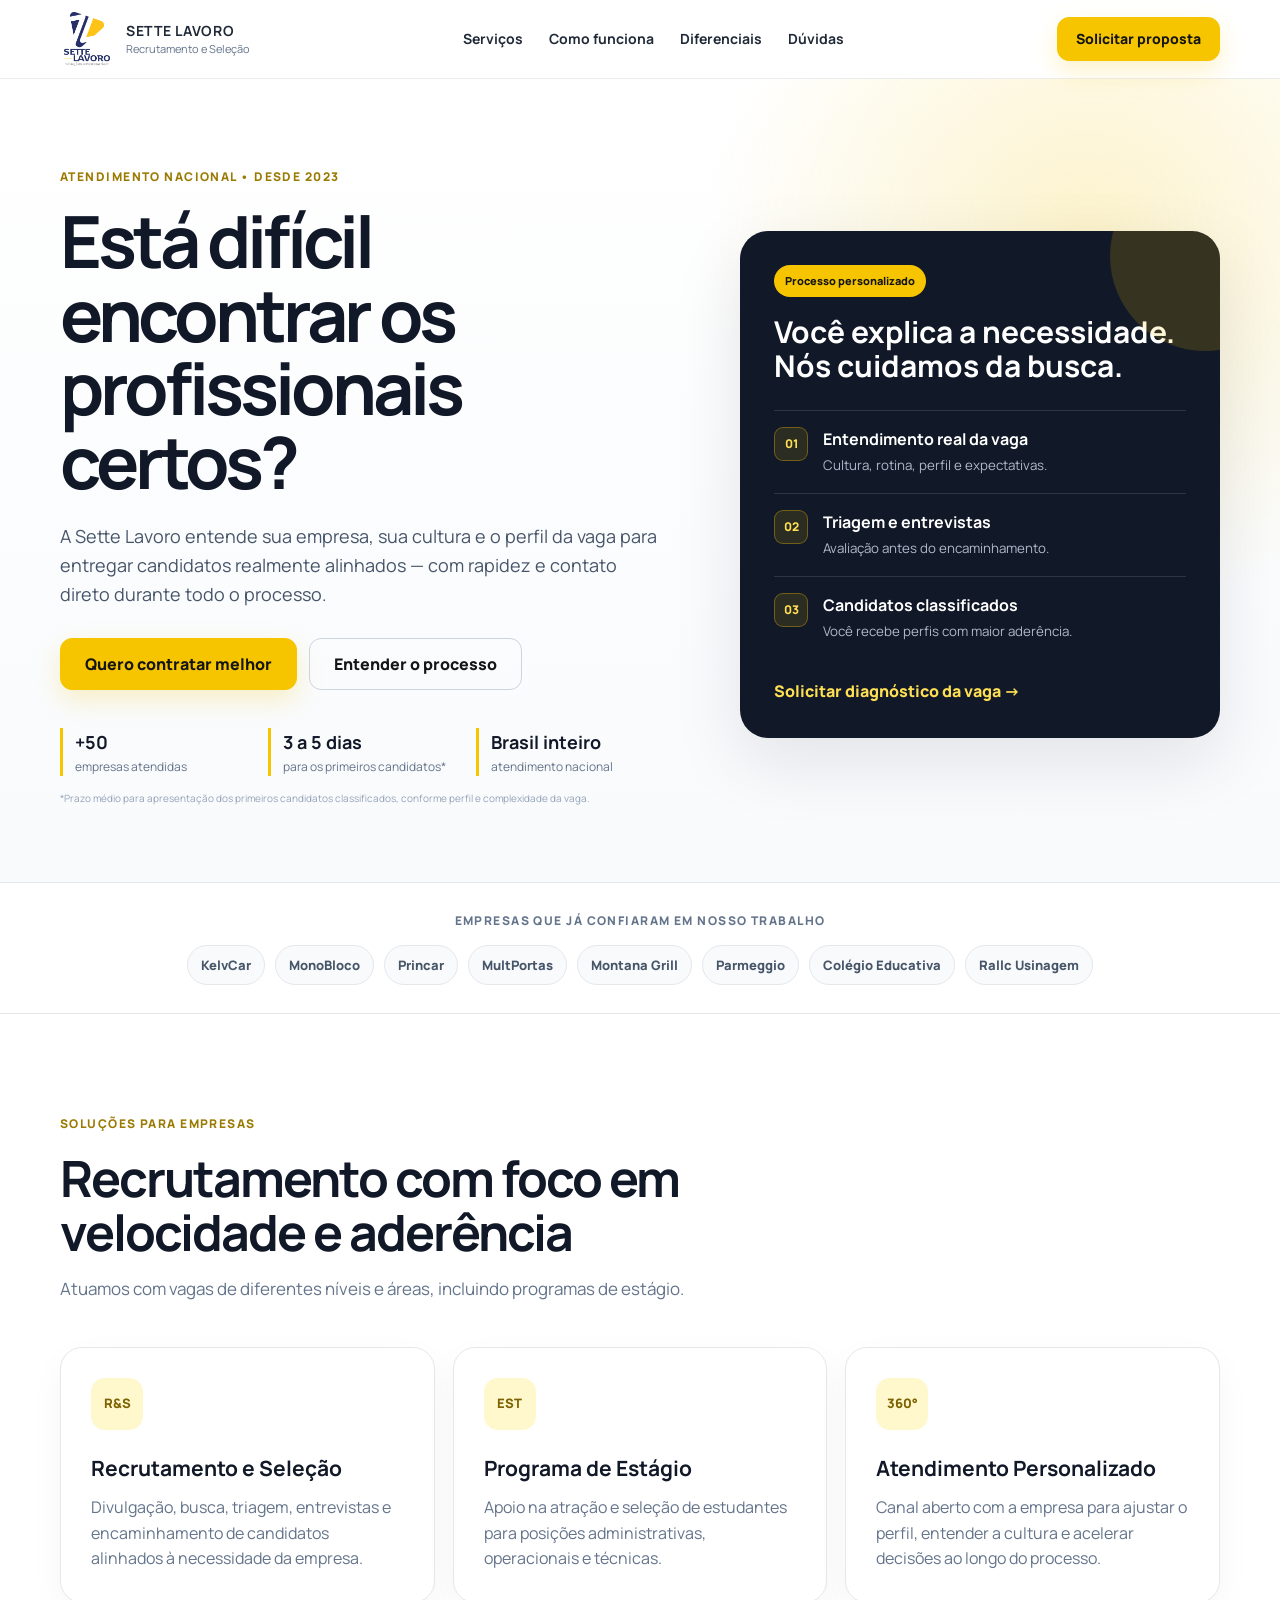
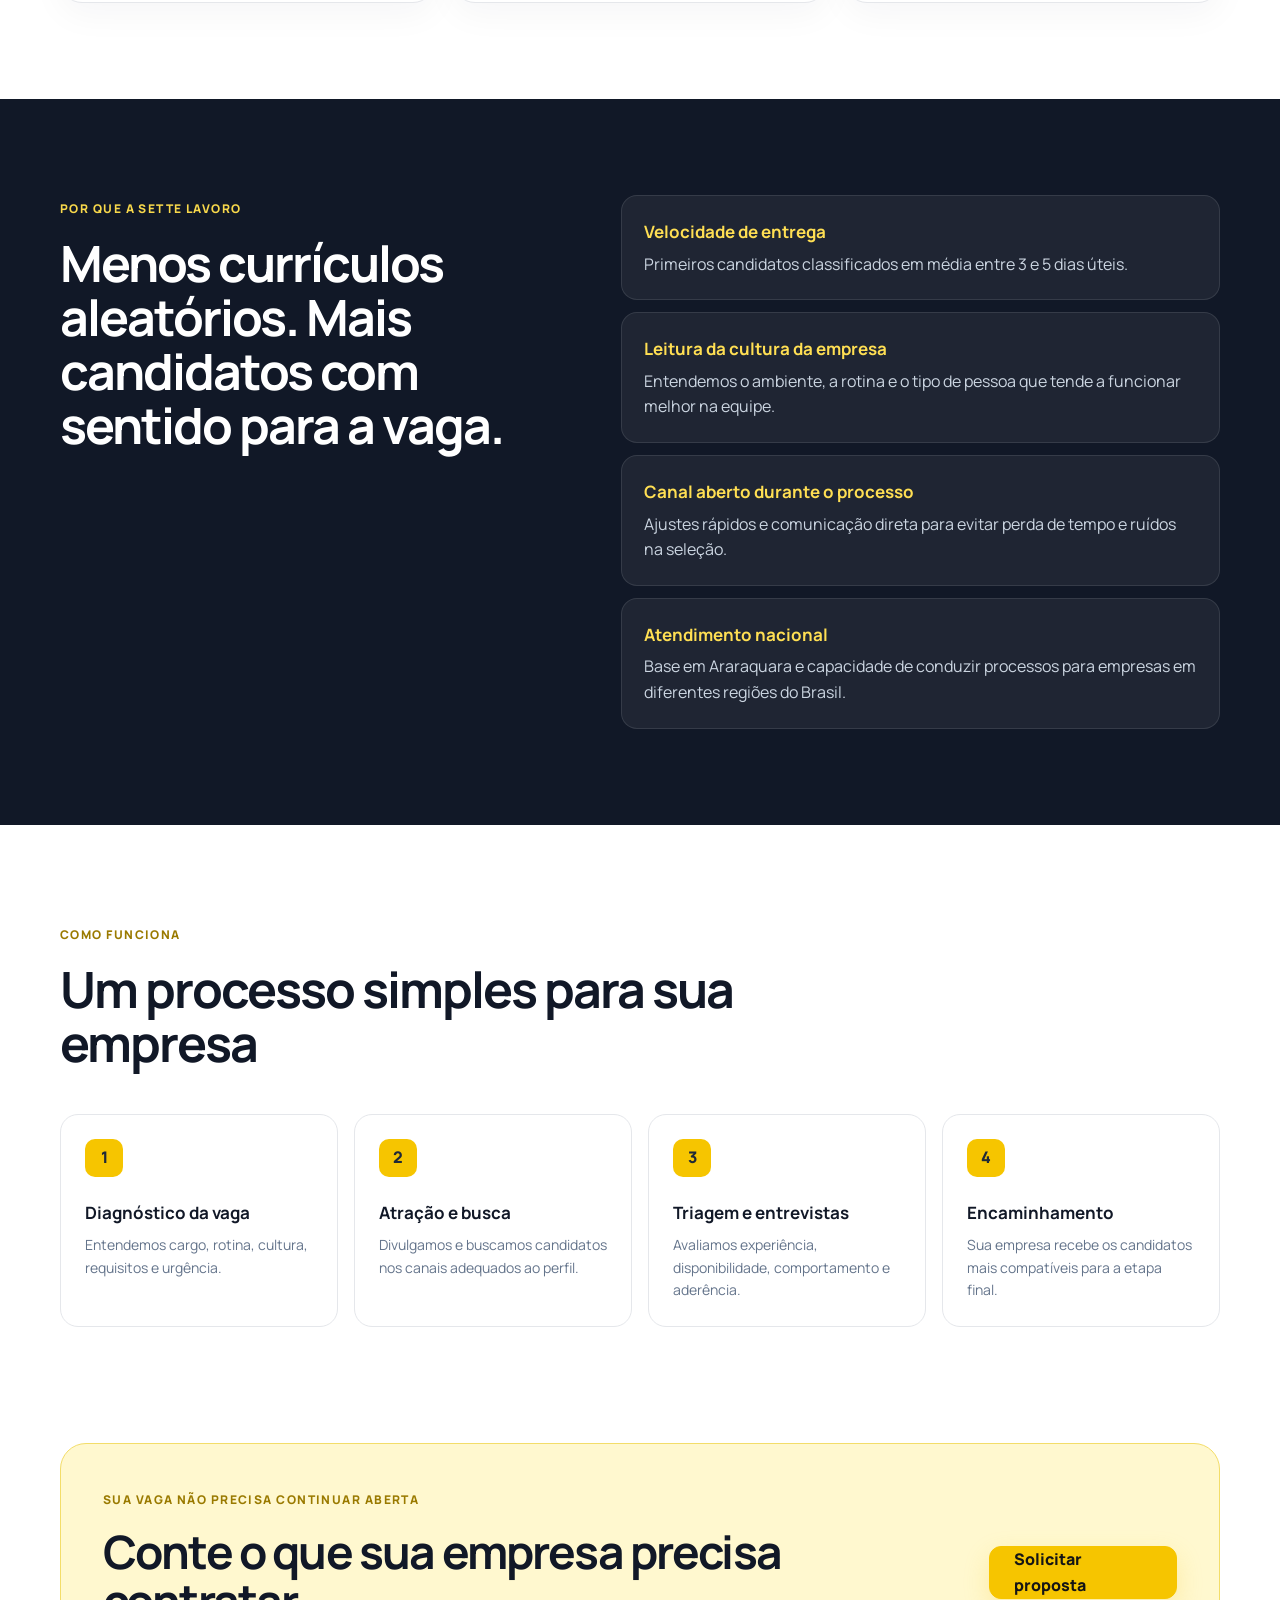
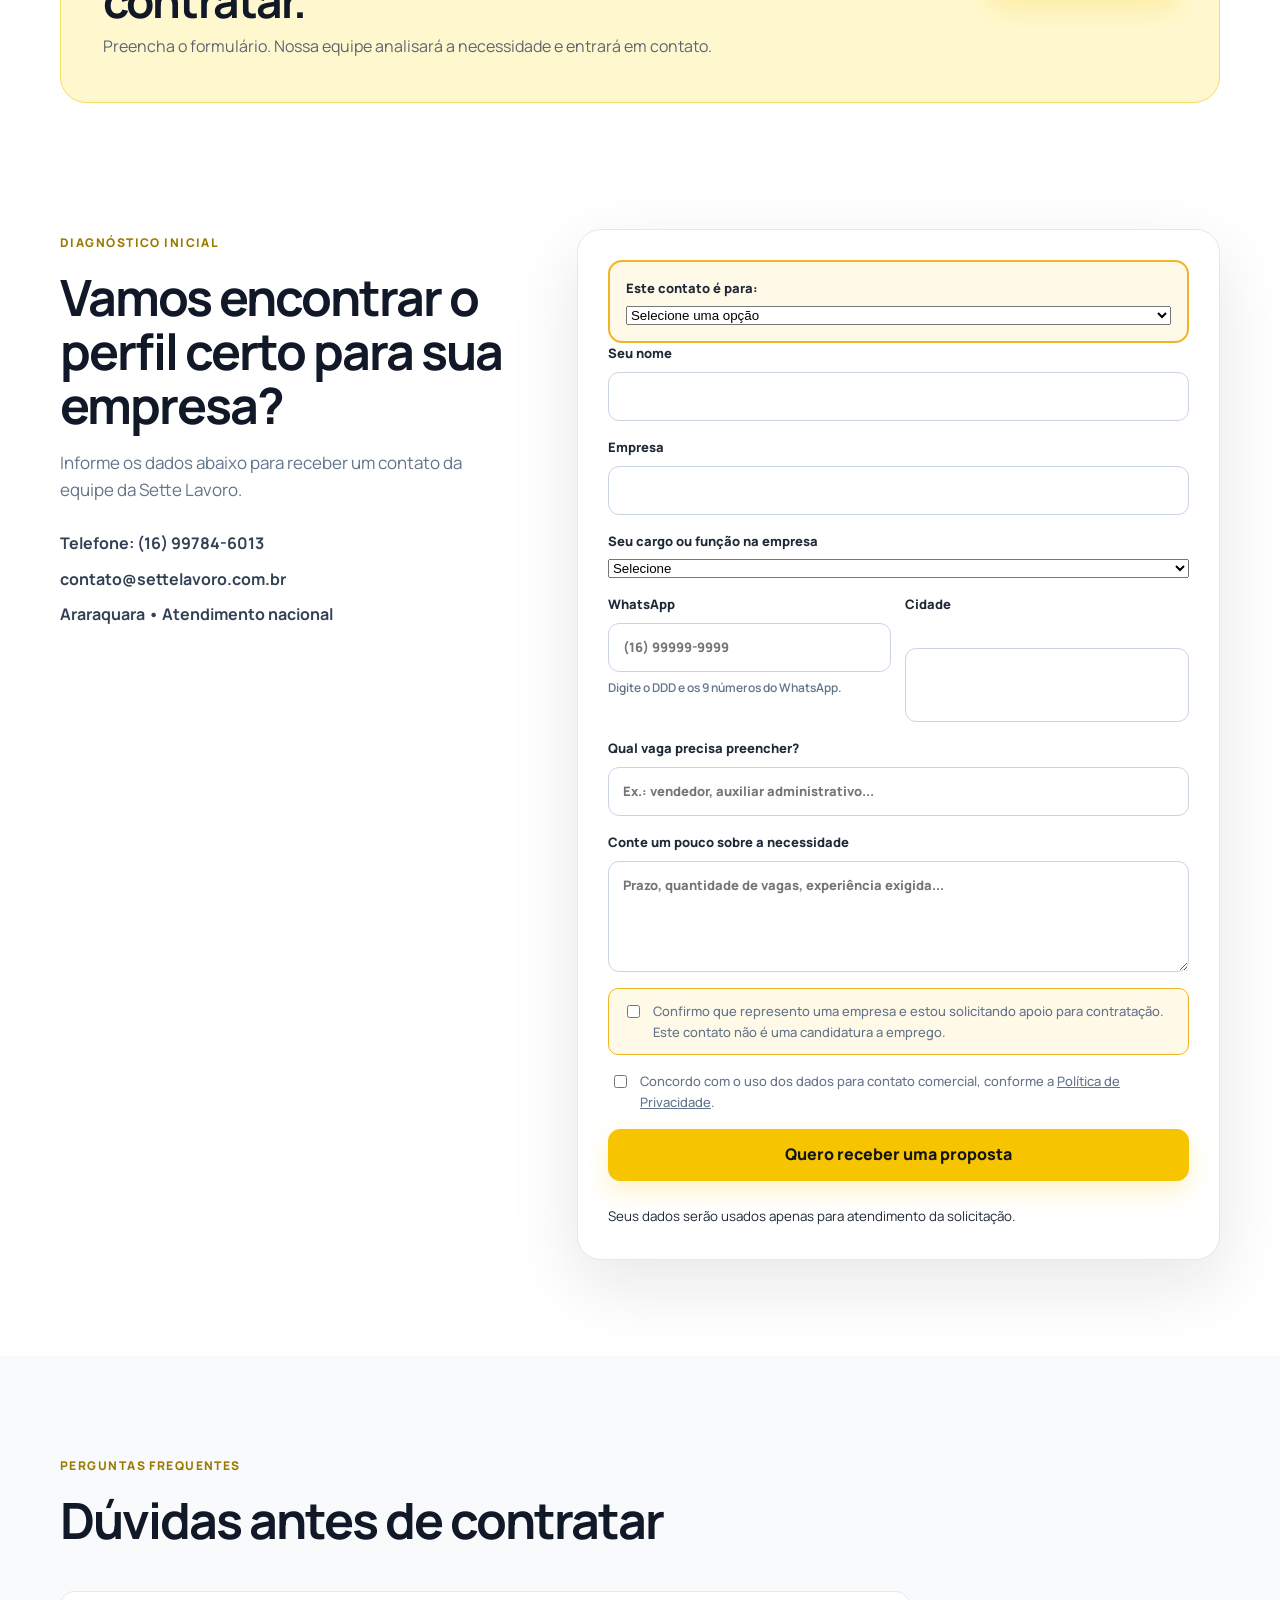
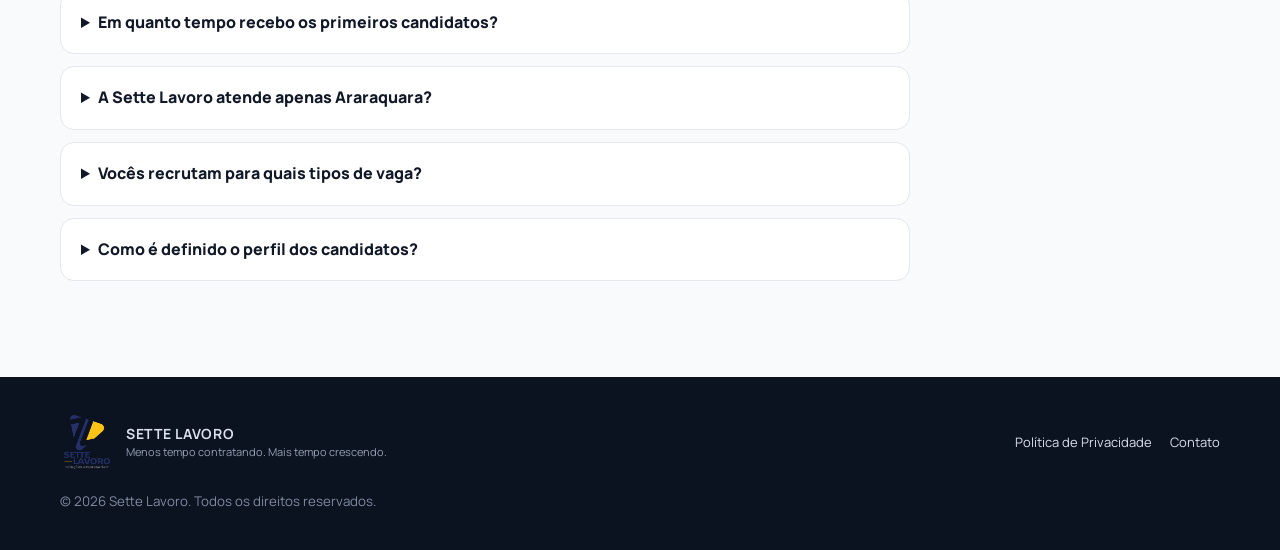
==== commit 35641e7b: "Formulário AJAX" ====
--- a/index.html
+++ b/index.html
@@ -230,6 +230,12 @@
           <input type="hidden" name="_cc" value="contato@settelavoro.com.br">
           <input type="hidden" name="_template" value="table">
           <input type="hidden" name="_next" value="https://lucc4degaspari.github.io/sette-lavoro/obrigado.html">
+          <div class="hp-field" aria-hidden="true">
+            <label>
+              Não preencha este campo
+              <input type="text" name="_honey" tabindex="-1" autocomplete="off">
+            </label>
+          </div>
           <div class="business-gate">
             <label>
               Este contato é para:
@@ -310,10 +316,11 @@
 
           <label class="consent">
             <input type="checkbox" name="consentimento" value="sim" required>
-            <span>Concordo com o uso dos dados para contato comercial, conforme a <a href="politica-privacidade.html">Política de Privacidade</a>.</span>
-          </label>
-
-          <button class="btn btn-full" type="submit">Quero receber uma proposta</button>
+            <span>Concordo com o uso dos dados para contato comercial, conforme a <a href="https://settelavoro.com.br/politica-de-privacidade" target="_blank" rel="noopener noreferrer">Política de Privacidade</a>.</span>
+          </label>
+
+          <button class="btn btn-full" id="submit-lead" type="submit">Quero receber uma proposta</button>
+          <p id="form-status" class="form-status" role="status" aria-live="polite"></p>
           <small>Seus dados serão usados apenas para atendimento da solicitação.</small>
           </div><!-- /campos-empresa -->
         </form>
@@ -357,7 +364,7 @@
       </div>
 
       <div class="footer-links">
-        <a href="politica-privacidade.html">Política de Privacidade</a>
+        <a href="https://settelavoro.com.br/politica-de-privacidade" target="_blank" rel="noopener noreferrer">Política de Privacidade</a>
         <a href="mailto:contato@settelavoro.com.br">Contato</a>
       </div>
 
@@ -367,6 +374,6 @@
 
   <a class="floating-cta" href="#formulario">Solicitar proposta</a>
 
-  <script src="script.js?v=20260804-3"></script>
+  <script src="script.js?v=20260806-4"></script>
 </body>
 </html>
--- a/styles.css
+++ b/styles.css
@@ -414,3 +414,33 @@
 #campos-empresa[hidden] {
   display: none;
 }
+
+
+.hp-field {
+  position: absolute !important;
+  left: -10000px !important;
+  width: 1px !important;
+  height: 1px !important;
+  overflow: hidden !important;
+}
+
+.form-status {
+  min-height: 20px;
+  margin: 2px 0 0;
+  text-align: center;
+  font-size: 13px;
+  font-weight: 700;
+}
+
+.form-status-error {
+  color: #b42318;
+}
+
+.form-status-success {
+  color: #15803d;
+}
+
+.lead-form button:disabled {
+  cursor: wait;
+  opacity: .72;
+}
